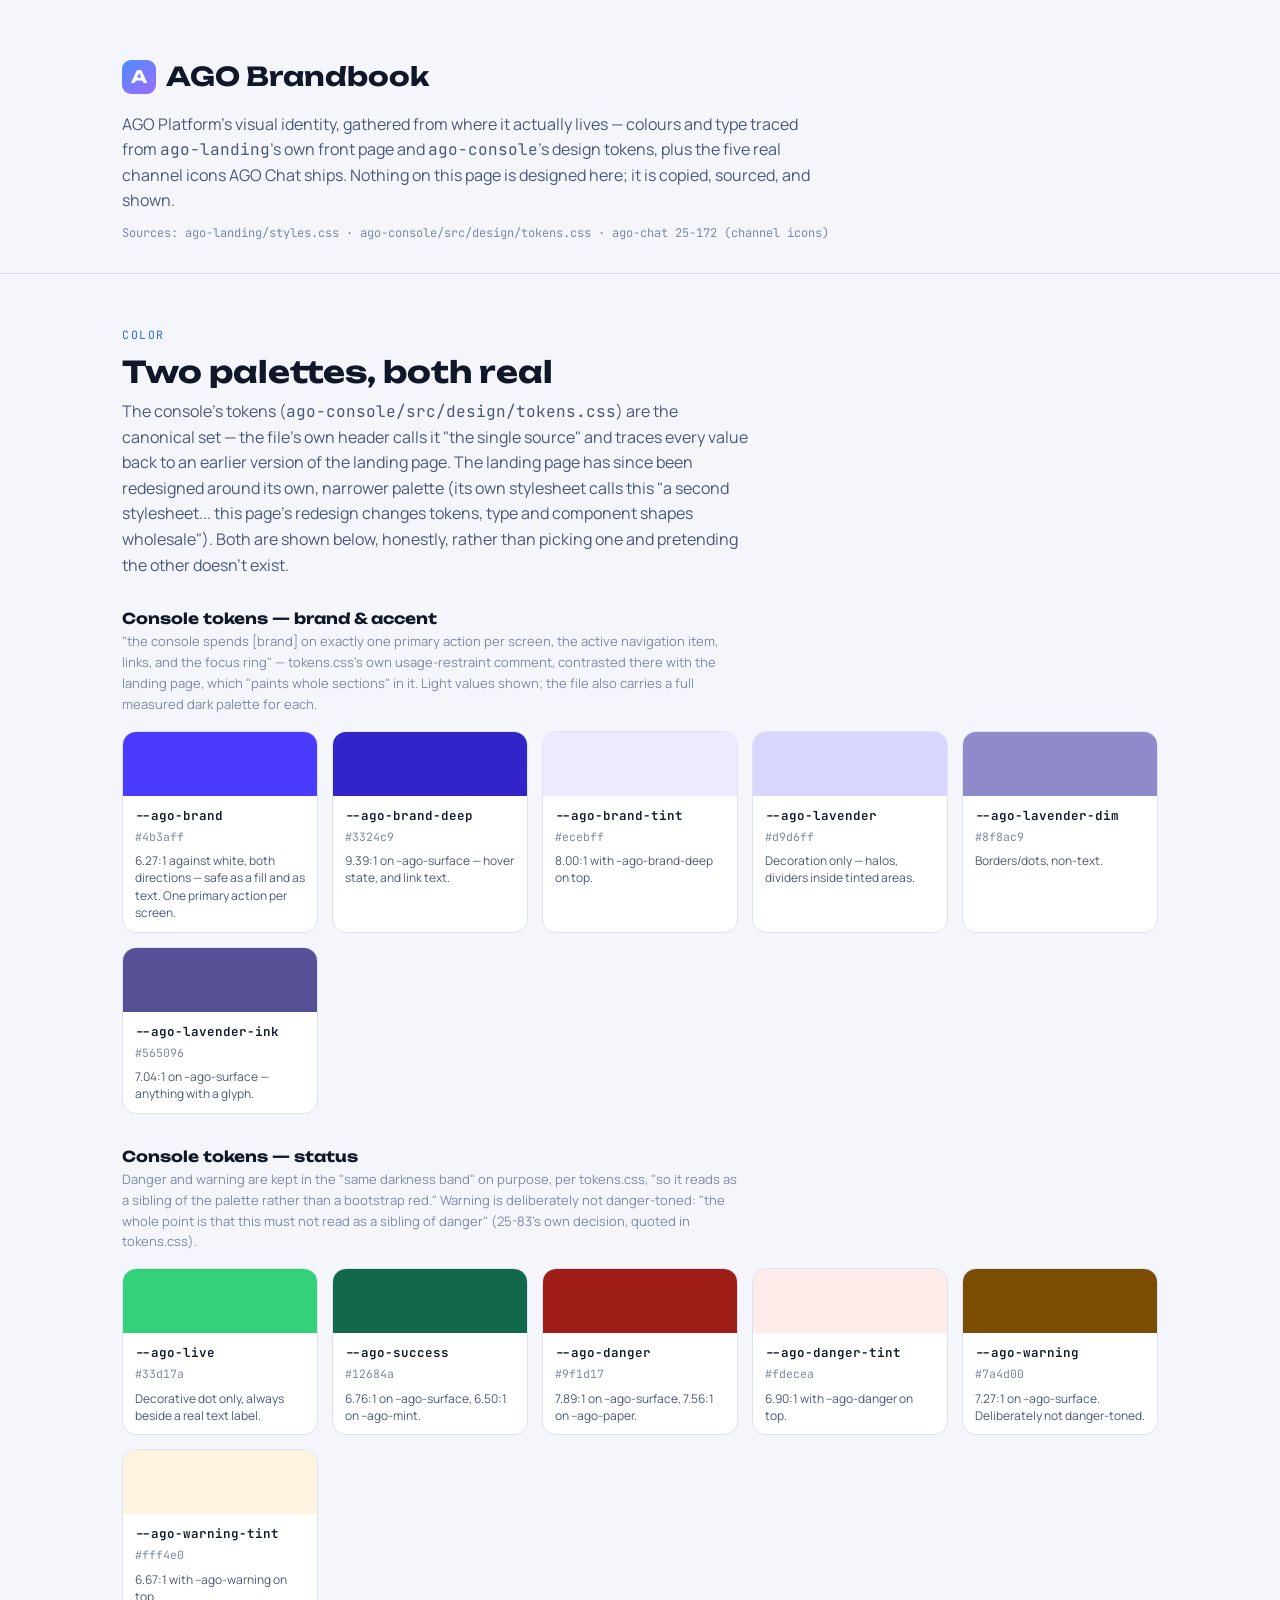
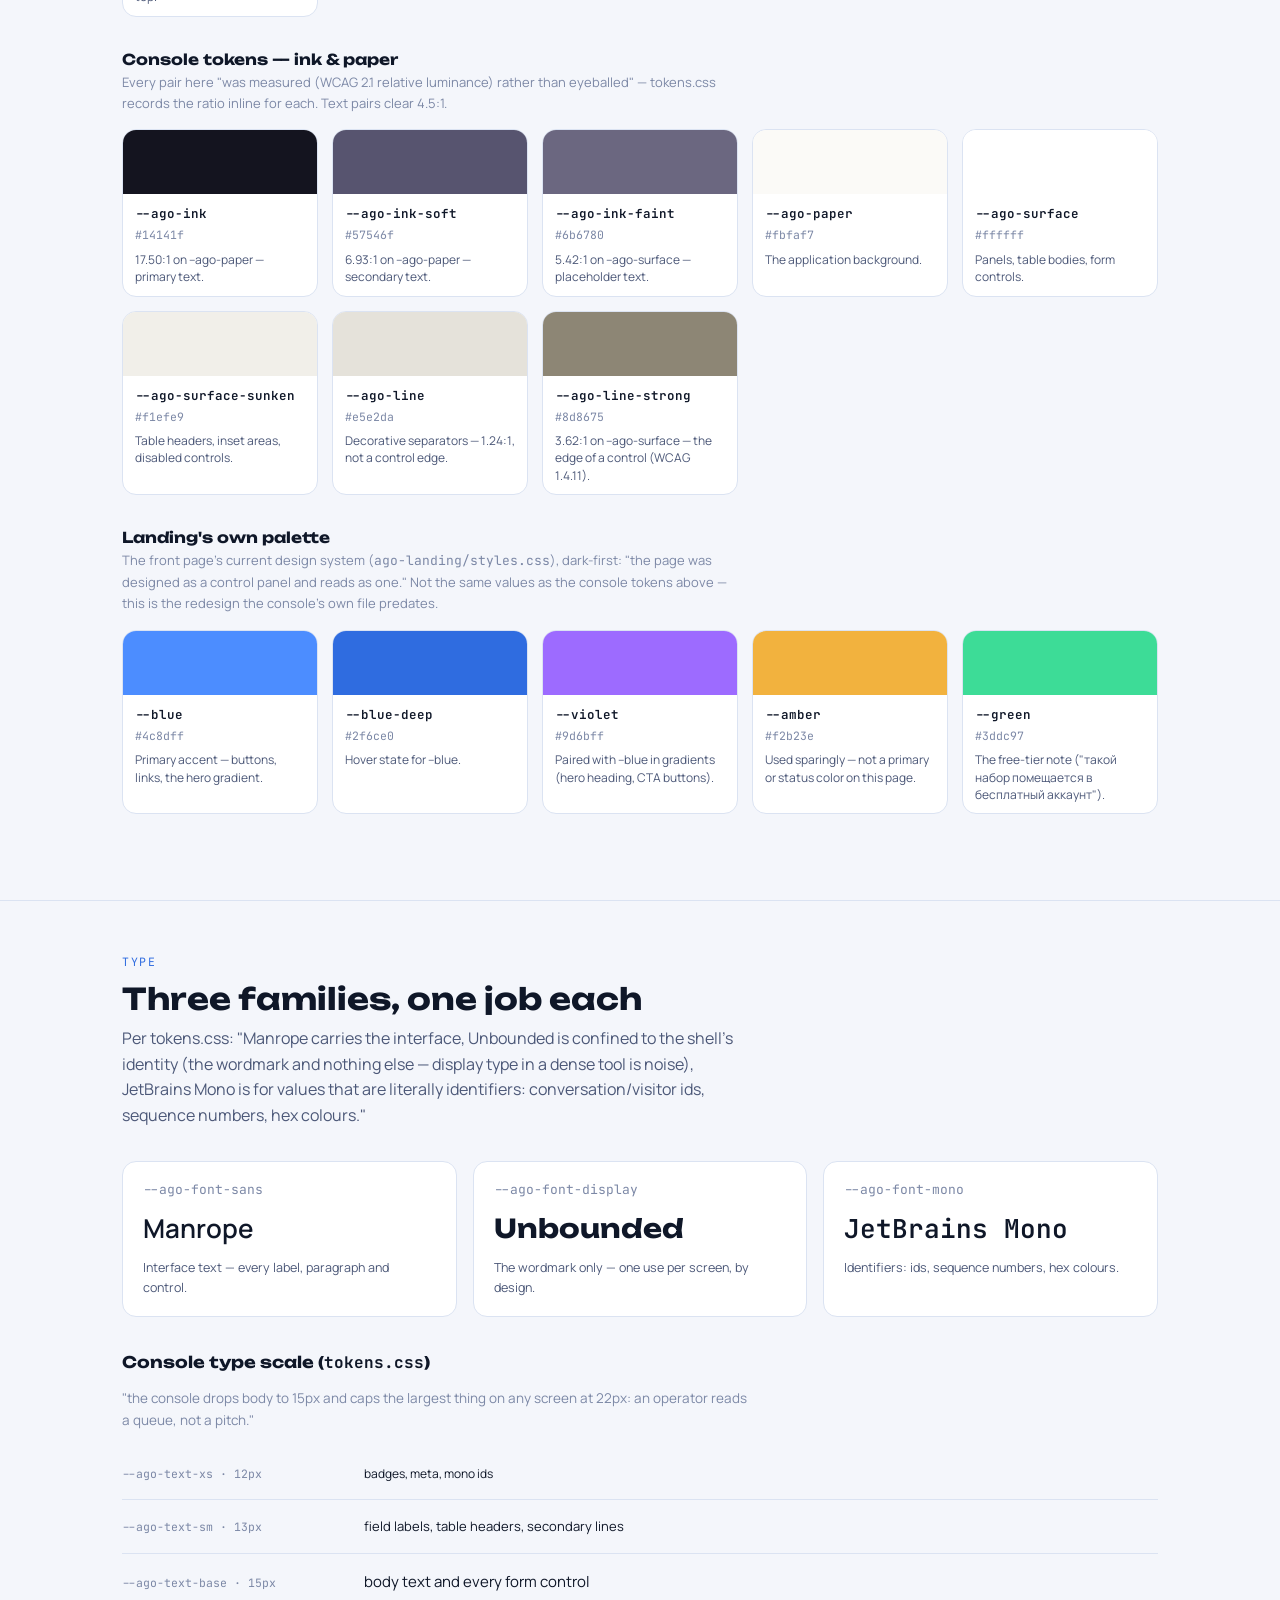
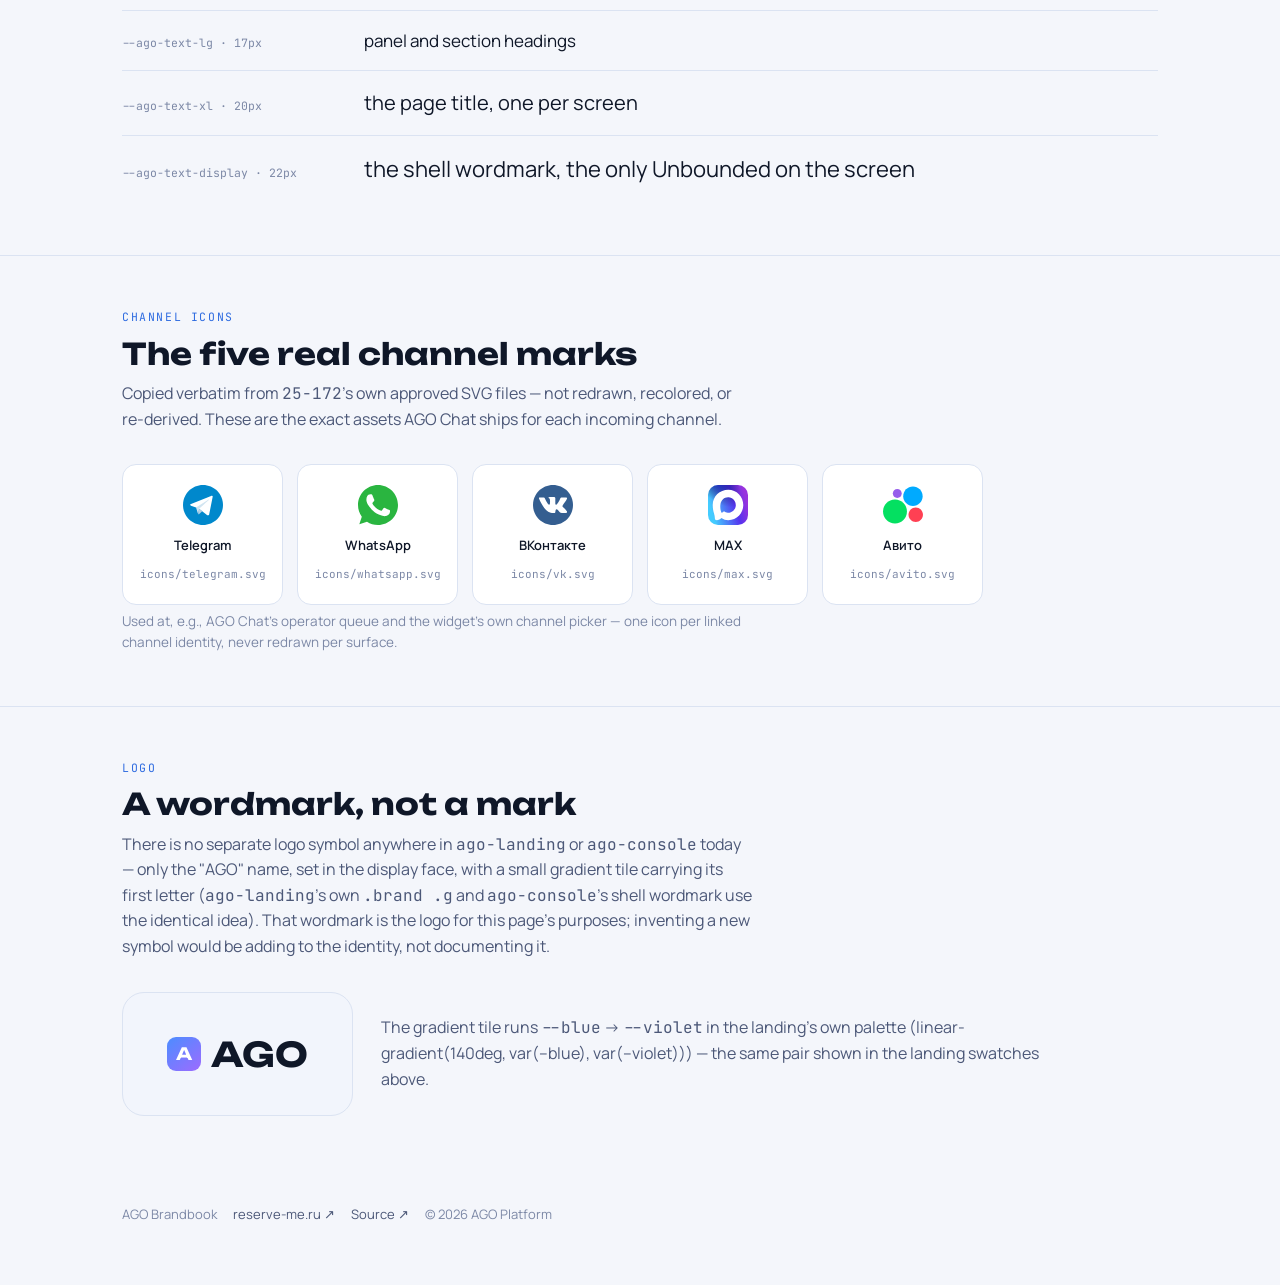
==== index.html @ 981c9b6f "feat(25-180): build the AGO brand identity reference site Static HTML/CSS page (ago-landing's own no" ====
<!doctype html>
<html lang="ru">
<head>
<meta charset="utf-8">
<meta name="viewport" content="width=device-width, initial-scale=1">
<meta name="description" content="AGO Brandbook — цвета, типографика и каналы AGO Platform в одном месте.">
<title>AGO Brandbook</title>
<link rel="preconnect" href="https://fonts.googleapis.com">
<link rel="preconnect" href="https://fonts.gstatic.com" crossorigin>
<link href="https://fonts.googleapis.com/css2?family=Manrope:wght@400;500;600;700;800&family=Unbounded:wght@600;700&family=JetBrains+Mono:wght@400;500;600&display=swap" rel="stylesheet">
<link rel="stylesheet" href="styles.css">
</head>
<body>
<!-- 25-180: a reference page, not a product. Every value on it is copied from a file this
     repository does not own - ago-landing/styles.css and ago-console/src/design/tokens.css for
     color and type, and 25-172's own icons/*.svg for the five channel marks. Nothing here is
     invented; where the two source files disagree (see the color section below), that
     disagreement is shown rather than resolved, because resolving it is not this item's job. -->
<header class="top">
  <div class="wrap">
    <span class="wordmark"><span class="g">A</span>AGO Brandbook</span>
    <p class="lede">AGO Platform's visual identity, gathered from where it actually lives — colours
      and type traced from <code>ago-landing</code>'s own front page and <code>ago-console</code>'s
      design tokens, plus the five real channel icons AGO Chat ships. Nothing on this page is
      designed here; it is copied, sourced, and shown.</p>
    <p class="src">Sources: ago-landing/styles.css · ago-console/src/design/tokens.css · ago-chat 25-172 (channel icons)</p>
  </div>
</header>

<main>
  <!-- COLOR -->
  <section id="color">
    <div class="wrap">
      <div class="head">
        <span class="kicker">Color</span>
        <h2>Two palettes, both real</h2>
        <p class="lede">The console's tokens (<code>ago-console/src/design/tokens.css</code>) are the
          canonical set — the file's own header calls it "the single source" and traces every value
          back to an earlier version of the landing page. The landing page has since been redesigned
          around its own, narrower palette (its own stylesheet calls this "a second stylesheet...
          this page's redesign changes tokens, type and component shapes wholesale"). Both are shown
          below, honestly, rather than picking one and pretending the other doesn't exist.</p>
      </div>

      <div class="swatch-group">
        <h3>Console tokens — brand &amp; accent</h3>
        <p class="group-note">"the console spends [brand] on exactly one primary action per screen,
          the active navigation item, links, and the focus ring" — tokens.css's own usage-restraint
          comment, contrasted there with the landing page, which "paints whole sections" in it. Light
          values shown; the file also carries a full measured dark palette for each.</p>
        <div class="swatches" id="swatches-console-brand"></div>
      </div>

      <div class="swatch-group">
        <h3>Console tokens — status</h3>
        <p class="group-note">Danger and warning are kept in the "same darkness band" on purpose,
          per tokens.css, "so it reads as a sibling of the palette rather than a bootstrap red."
          Warning is deliberately not danger-toned: "the whole point is that this must not read as a
          sibling of danger" (25-83's own decision, quoted in tokens.css).</p>
        <div class="swatches" id="swatches-console-status"></div>
      </div>

      <div class="swatch-group">
        <h3>Console tokens — ink &amp; paper</h3>
        <p class="group-note">Every pair here "was measured (WCAG 2.1 relative luminance) rather than
          eyeballed" — tokens.css records the ratio inline for each. Text pairs clear 4.5:1.</p>
        <div class="swatches" id="swatches-console-neutral"></div>
      </div>

      <div class="swatch-group">
        <h3>Landing's own palette</h3>
        <p class="group-note">The front page's current design system (<code>ago-landing/styles.css</code>),
          dark-first: "the page was designed as a control panel and reads as one." Not the same values
          as the console tokens above — this is the redesign the console's own file predates.</p>
        <div class="swatches" id="swatches-landing"></div>
      </div>
    </div>
  </section>

  <!-- TYPE -->
  <section id="type">
    <div class="wrap">
      <div class="head">
        <span class="kicker">Type</span>
        <h2>Three families, one job each</h2>
        <p class="lede">Per tokens.css: "Manrope carries the interface, Unbounded is confined to the
          shell's identity (the wordmark and nothing else — display type in a dense tool is noise),
          JetBrains Mono is for values that are literally identifiers: conversation/visitor ids,
          sequence numbers, hex colours."</p>
      </div>

      <div class="families">
        <div class="family-card">
          <div class="fam-name">--ago-font-sans</div>
          <div class="fam-sample" style="font-family:'Manrope',sans-serif;font-weight:600;">Manrope</div>
          <div class="fam-role">Interface text — every label, paragraph and control.</div>
        </div>
        <div class="family-card">
          <div class="fam-name">--ago-font-display</div>
          <div class="fam-sample" style="font-family:'Unbounded',sans-serif;font-weight:700;">Unbounded</div>
          <div class="fam-role">The wordmark only — one use per screen, by design.</div>
        </div>
        <div class="family-card">
          <div class="fam-name">--ago-font-mono</div>
          <div class="fam-sample" style="font-family:'JetBrains Mono',monospace;font-weight:600;">JetBrains Mono</div>
          <div class="fam-role">Identifiers: ids, sequence numbers, hex colours.</div>
        </div>
      </div>

      <div class="head" style="margin-bottom:16px;">
        <h3 style="font-size:16px;">Console type scale (<code>tokens.css</code>)</h3>
        <p class="note">"the console drops body to 15px and caps the largest thing on any screen at
          22px: an operator reads a queue, not a pitch."</p>
      </div>
      <div id="type-scale"></div>
    </div>
  </section>

  <!-- ICONS -->
  <section id="icons">
    <div class="wrap">
      <div class="head">
        <span class="kicker">Channel icons</span>
        <h2>The five real channel marks</h2>
        <p class="lede">Copied verbatim from <code>25-172</code>'s own approved SVG files — not
          redrawn, recolored, or re-derived. These are the exact assets AGO Chat ships for each
          incoming channel.</p>
      </div>
      <div class="icon-grid">
        <div class="icon-card"><img src="icons/telegram.svg" alt="Telegram"><span class="icon-name">Telegram</span><span class="icon-file">icons/telegram.svg</span></div>
        <div class="icon-card"><img src="icons/whatsapp.svg" alt="WhatsApp"><span class="icon-name">WhatsApp</span><span class="icon-file">icons/whatsapp.svg</span></div>
        <div class="icon-card"><img src="icons/vk.svg" alt="ВКонтакте"><span class="icon-name">ВКонтакте</span><span class="icon-file">icons/vk.svg</span></div>
        <div class="icon-card"><img src="icons/max.svg" alt="MAX"><span class="icon-name">MAX</span><span class="icon-file">icons/max.svg</span></div>
        <div class="icon-card"><img src="icons/avito.svg" alt="Авито"><span class="icon-name">Авито</span><span class="icon-file">icons/avito.svg</span></div>
      </div>
      <p class="note">Used at, e.g., AGO Chat's operator queue and the widget's own channel picker —
        one icon per linked channel identity, never redrawn per surface.</p>
    </div>
  </section>

  <!-- LOGO -->
  <section id="logo">
    <div class="wrap">
      <div class="head">
        <span class="kicker">Logo</span>
        <h2>A wordmark, not a mark</h2>
        <p class="lede">There is no separate logo symbol anywhere in <code>ago-landing</code> or
          <code>ago-console</code> today — only the "AGO" name, set in the display face, with a small
          gradient tile carrying its first letter (<code>ago-landing</code>'s own <code>.brand .g</code>
          and <code>ago-console</code>'s shell wordmark use the identical idea). That wordmark is the
          logo for this page's purposes; inventing a new symbol would be adding to the identity, not
          documenting it.</p>
      </div>
      <div class="logo-block">
        <div class="logo-demo"><span class="wordmark"><span class="g">A</span>AGO</span></div>
        <p class="lede">The gradient tile runs <code>--blue</code> → <code>--violet</code> in the
          landing's own palette (linear-gradient(140deg, var(--blue), var(--violet))) — the same pair
          shown in the landing swatches above.</p>
      </div>
    </div>
  </section>
</main>

<footer>
  <div class="wrap foot-row">
    <span>AGO Brandbook</span>
    <a href="https://reserve-me.ru" target="_blank" rel="noopener">reserve-me.ru ↗</a>
    <a href="https://github.com/golyakoff/ago-brandbook" target="_blank" rel="noopener">Source ↗</a>
    <span>© 2026 AGO Platform</span>
  </div>
</footer>

<script src="tokens.js"></script>
</body>
</html>
---- styles.css ----
/* AGO Brandbook - its own small design system, deliberately not shared with ago-landing's
 * styles.css or ago-console's tokens.css: this page's whole job is to *display* those two files'
 * values as data (swatches, a type scale, the five icons), not to build a UI out of them. Sharing a
 * stylesheet would blur which colors are "the brand" and which are just this page's own chrome.
 *
 * No build step, no framework - the same shape ago-landing's own styles.css states the reasoning
 * for: there is nothing here that needs one.
 */
:root{
  --bg:#0c101c;
  --panel:#151c30;
  --panel-2:#1b2440;
  --line:#25304d;
  --ink:#eef2fb;
  --ink-soft:#9aa7c4;
  --ink-faint:#6b7797;
  --page-accent:#4c8dff;
  --r:14px;
  --r-lg:22px;
}
@media (prefers-color-scheme: light){
  :root{
    --bg:#f4f6fb;
    --panel:#ffffff;
    --panel-2:#f2f5fc;
    --line:#dbe3f2;
    --ink:#0f1728;
    --ink-soft:#4c5878;
    --ink-faint:#7c88a6;
    --page-accent:#2f6ce0;
  }
}

*{box-sizing:border-box;}
body{
  margin:0;background:var(--bg);color:var(--ink);
  font-family:'Manrope',system-ui,-apple-system,'Segoe UI',Roboto,sans-serif;
  font-size:15.5px;line-height:1.6;-webkit-font-smoothing:antialiased;
}
h1,h2,h3{font-family:'Unbounded','Manrope',sans-serif;margin:0;line-height:1.15;font-weight:700;}
p{margin:0;}
a{color:inherit;}
code{font-family:'JetBrains Mono',ui-monospace,'Consolas',monospace;}

.wrap{max-width:1080px;margin:0 auto;padding:0 22px;}
.kicker{font-family:'JetBrains Mono',monospace;font-size:11.5px;letter-spacing:.14em;text-transform:uppercase;color:var(--page-accent);}
.lede{color:var(--ink-soft);font-size:16px;max-width:70ch;}

header.top{padding:56px 0 30px;border-bottom:1px solid var(--line);}
.wordmark{display:inline-flex;align-items:center;gap:10px;font-family:'Unbounded',sans-serif;font-weight:700;font-size:26px;}
.wordmark .g{width:34px;height:34px;border-radius:9px;background:linear-gradient(140deg,#4c8dff,#9d6bff);display:grid;place-items:center;color:#fff;font-size:17px;}
header.top .lede{margin-top:14px;}
header.top .src{margin-top:10px;font-family:'JetBrains Mono',monospace;font-size:12px;color:var(--ink-faint);}

section{padding:52px 0;border-bottom:1px solid var(--line);}
section:last-of-type{border-bottom:none;}
.head{max-width:70ch;display:flex;flex-direction:column;gap:10px;margin-bottom:32px;}
.head h2{font-size:clamp(22px,3vw,30px);}
.note{font-size:13.5px;color:var(--ink-faint);max-width:80ch;margin-top:6px;}
.note code{color:var(--ink-soft);}

/* color swatches */
.swatch-group{margin-bottom:34px;}
.swatch-group h3{font-size:15px;font-weight:700;margin-bottom:4px;}
.swatch-group .group-note{font-size:13px;color:var(--ink-faint);max-width:78ch;margin-bottom:16px;}
.swatches{display:grid;grid-template-columns:repeat(auto-fill,minmax(190px,1fr));gap:14px;}
.swatch{border:1px solid var(--line);border-radius:var(--r);overflow:hidden;background:var(--panel);}
.swatch .fill{height:64px;}
.swatch .meta{padding:10px 12px;}
.swatch .name{font-family:'JetBrains Mono',monospace;font-size:12.5px;font-weight:600;}
.swatch .hex{font-family:'JetBrains Mono',monospace;font-size:11.5px;color:var(--ink-faint);margin-top:2px;}
.swatch .usage{font-size:12px;color:var(--ink-soft);margin-top:6px;line-height:1.45;}

/* type */
.type-row{display:flex;align-items:baseline;gap:22px;padding:16px 0;border-bottom:1px solid var(--line);flex-wrap:wrap;}
.type-row:last-child{border-bottom:none;}
.type-row .tok{font-family:'JetBrains Mono',monospace;font-size:11.5px;color:var(--ink-faint);width:220px;flex:0 0 auto;}
.type-row .sample{flex:1 1 320px;}
.families{display:grid;grid-template-columns:repeat(auto-fit,minmax(230px,1fr));gap:16px;margin-bottom:36px;}
.family-card{border:1px solid var(--line);border-radius:var(--r);padding:18px 20px;background:var(--panel);}
.family-card .fam-name{font-size:13px;color:var(--ink-faint);font-family:'JetBrains Mono',monospace;margin-bottom:8px;}
.family-card .fam-sample{font-size:26px;margin-bottom:8px;}
.family-card .fam-role{font-size:12.5px;color:var(--ink-soft);}

/* icons */
.icon-grid{display:grid;grid-template-columns:repeat(auto-fill,minmax(150px,1fr));gap:14px;}
.icon-card{border:1px solid var(--line);border-radius:var(--r);padding:20px 14px;background:var(--panel);display:flex;flex-direction:column;align-items:center;gap:10px;text-align:center;}
.icon-card img{width:40px;height:40px;}
.icon-card .icon-name{font-size:13px;font-weight:600;}
.icon-card .icon-file{font-family:'JetBrains Mono',monospace;font-size:11px;color:var(--ink-faint);}

/* logo */
.logo-block{display:flex;align-items:center;gap:28px;flex-wrap:wrap;}
.logo-demo{border:1px solid var(--line);border-radius:var(--r-lg);padding:34px 44px;background:var(--panel-2);display:flex;align-items:center;justify-content:center;}
.logo-demo .wordmark{font-size:34px;}
.logo-block .lede{flex:1 1 320px;}

footer{padding:36px 0 60px;}
.foot-row{display:flex;gap:16px;flex-wrap:wrap;align-items:center;font-size:13px;color:var(--ink-faint);}
.foot-row a{color:var(--ink-soft);text-decoration:none;}
.foot-row a:hover{color:var(--page-accent);}
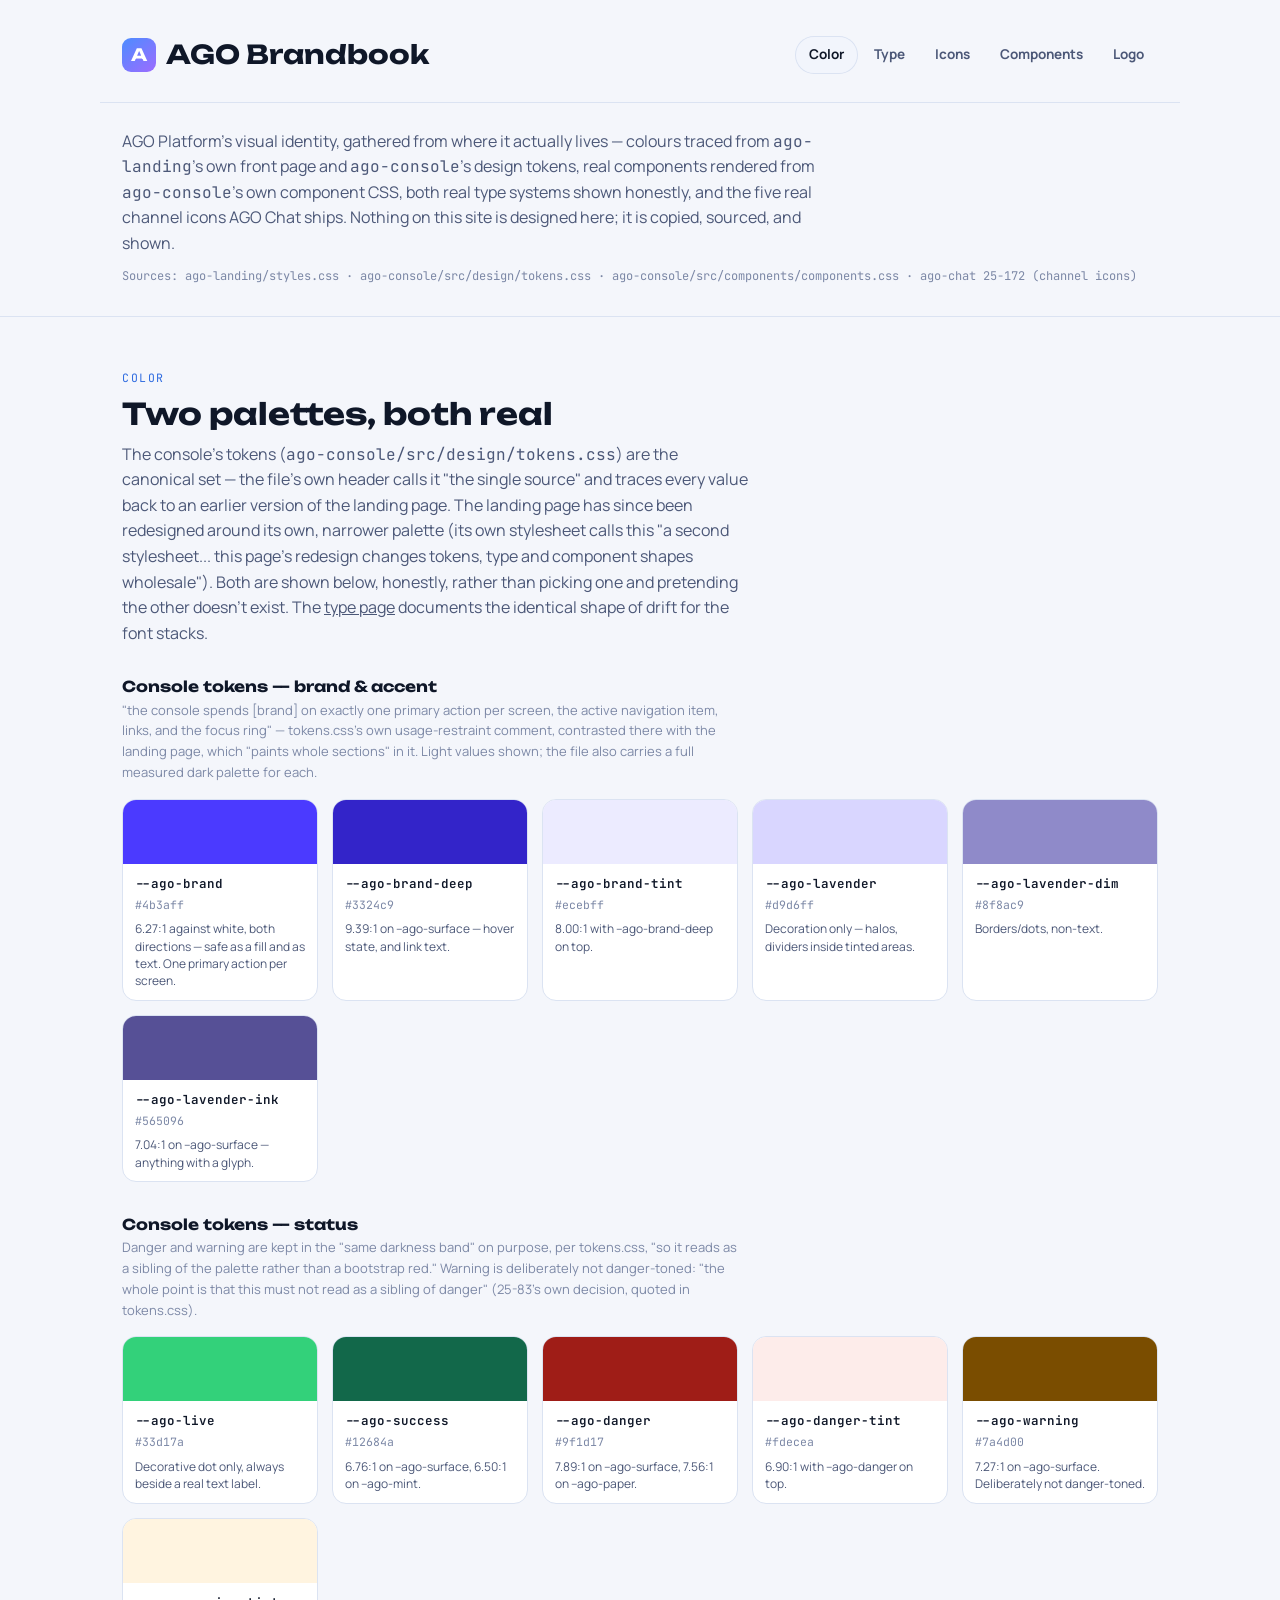
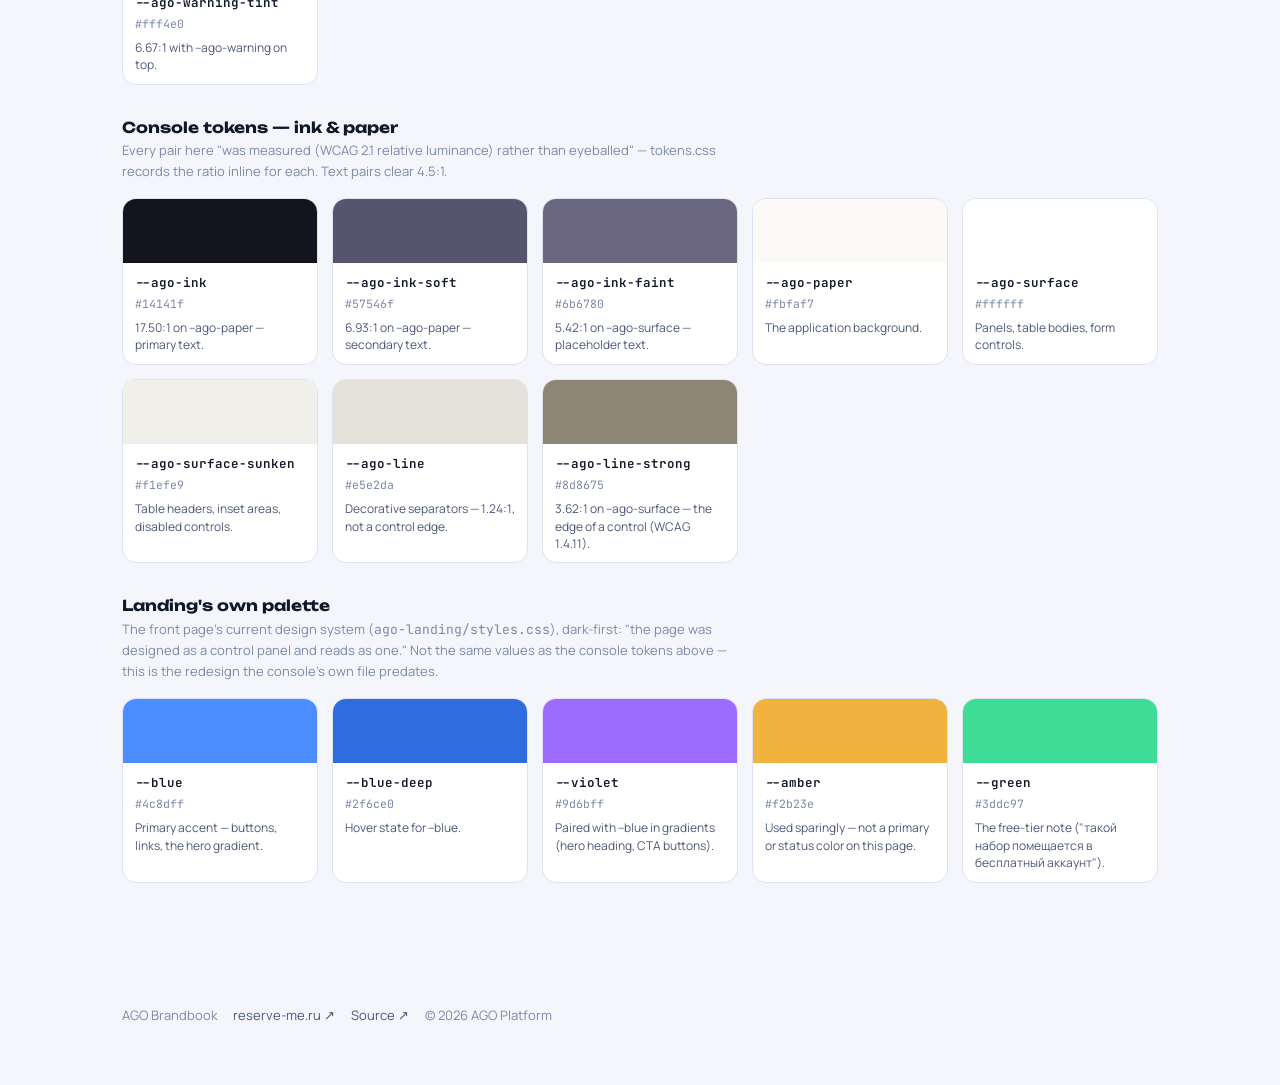
==== commit 605c37d6: "feat(25-183): split into real pages, add typography and components The brandbook was one scrolling p" ====
--- a/index.html
+++ b/index.html
@@ -3,7 +3,7 @@
 <head>
 <meta charset="utf-8">
 <meta name="viewport" content="width=device-width, initial-scale=1">
-<meta name="description" content="AGO Brandbook — цвета, типографика и каналы AGO Platform в одном месте.">
+<meta name="description" content="AGO Brandbook — цвета, типографика и компоненты AGO Platform в одном месте.">
 <title>AGO Brandbook</title>
 <link rel="preconnect" href="https://fonts.googleapis.com">
 <link rel="preconnect" href="https://fonts.gstatic.com" crossorigin>
@@ -11,19 +11,32 @@
 <link rel="stylesheet" href="styles.css">
 </head>
 <body>
-<!-- 25-180: a reference page, not a product. Every value on it is copied from a file this
-     repository does not own - ago-landing/styles.css and ago-console/src/design/tokens.css for
-     color and type, and 25-172's own icons/*.svg for the five channel marks. Nothing here is
-     invented; where the two source files disagree (see the color section below), that
-     disagreement is shown rather than resolved, because resolving it is not this item's job. -->
+<!-- 25-180 built this as a reference page, not a product; 25-183 splits it into real pages
+     (color/type/icons/components/logo) with shared navigation, and adds the two pages this site
+     was missing - a components page and a typography page that shows both real font systems
+     rather than the one console traced from a landing page that has since moved on. Every value on
+     every page is copied from a file this repository does not own; where two source files
+     disagree, that disagreement is shown rather than resolved, because resolving it is not this
+     item's job either. -->
 <header class="top">
+  <div class="wrap topbar">
+    <a class="wordmark" href="index.html"><span class="g">A</span>AGO Brandbook</a>
+    <nav class="pagenav" aria-label="Brandbook sections">
+      <a href="index.html" aria-current="page">Color</a>
+      <a href="typography.html">Type</a>
+      <a href="icons.html">Icons</a>
+      <a href="components.html">Components</a>
+      <a href="logo.html">Logo</a>
+    </nav>
+  </div>
   <div class="wrap">
-    <span class="wordmark"><span class="g">A</span>AGO Brandbook</span>
     <p class="lede">AGO Platform's visual identity, gathered from where it actually lives — colours
-      and type traced from <code>ago-landing</code>'s own front page and <code>ago-console</code>'s
-      design tokens, plus the five real channel icons AGO Chat ships. Nothing on this page is
-      designed here; it is copied, sourced, and shown.</p>
-    <p class="src">Sources: ago-landing/styles.css · ago-console/src/design/tokens.css · ago-chat 25-172 (channel icons)</p>
+      traced from <code>ago-landing</code>'s own front page and <code>ago-console</code>'s design
+      tokens, real components rendered from <code>ago-console</code>'s own component CSS, both real
+      type systems shown honestly, and the five real channel icons AGO Chat ships. Nothing on this
+      site is designed here; it is copied, sourced, and shown.</p>
+    <p class="src">Sources: ago-landing/styles.css · ago-console/src/design/tokens.css ·
+      ago-console/src/components/components.css · ago-chat 25-172 (channel icons)</p>
   </div>
 </header>
 
@@ -39,7 +52,9 @@
           back to an earlier version of the landing page. The landing page has since been redesigned
           around its own, narrower palette (its own stylesheet calls this "a second stylesheet...
           this page's redesign changes tokens, type and component shapes wholesale"). Both are shown
-          below, honestly, rather than picking one and pretending the other doesn't exist.</p>
+          below, honestly, rather than picking one and pretending the other doesn't exist. The
+          <a href="typography.html">type page</a> documents the identical shape of drift for the
+          font stacks.</p>
       </div>
 
       <div class="swatch-group">
@@ -76,89 +91,6 @@
       </div>
     </div>
   </section>
-
-  <!-- TYPE -->
-  <section id="type">
-    <div class="wrap">
-      <div class="head">
-        <span class="kicker">Type</span>
-        <h2>Three families, one job each</h2>
-        <p class="lede">Per tokens.css: "Manrope carries the interface, Unbounded is confined to the
-          shell's identity (the wordmark and nothing else — display type in a dense tool is noise),
-          JetBrains Mono is for values that are literally identifiers: conversation/visitor ids,
-          sequence numbers, hex colours."</p>
-      </div>
-
-      <div class="families">
-        <div class="family-card">
-          <div class="fam-name">--ago-font-sans</div>
-          <div class="fam-sample" style="font-family:'Manrope',sans-serif;font-weight:600;">Manrope</div>
-          <div class="fam-role">Interface text — every label, paragraph and control.</div>
-        </div>
-        <div class="family-card">
-          <div class="fam-name">--ago-font-display</div>
-          <div class="fam-sample" style="font-family:'Unbounded',sans-serif;font-weight:700;">Unbounded</div>
-          <div class="fam-role">The wordmark only — one use per screen, by design.</div>
-        </div>
-        <div class="family-card">
-          <div class="fam-name">--ago-font-mono</div>
-          <div class="fam-sample" style="font-family:'JetBrains Mono',monospace;font-weight:600;">JetBrains Mono</div>
-          <div class="fam-role">Identifiers: ids, sequence numbers, hex colours.</div>
-        </div>
-      </div>
-
-      <div class="head" style="margin-bottom:16px;">
-        <h3 style="font-size:16px;">Console type scale (<code>tokens.css</code>)</h3>
-        <p class="note">"the console drops body to 15px and caps the largest thing on any screen at
-          22px: an operator reads a queue, not a pitch."</p>
-      </div>
-      <div id="type-scale"></div>
-    </div>
-  </section>
-
-  <!-- ICONS -->
-  <section id="icons">
-    <div class="wrap">
-      <div class="head">
-        <span class="kicker">Channel icons</span>
-        <h2>The five real channel marks</h2>
-        <p class="lede">Copied verbatim from <code>25-172</code>'s own approved SVG files — not
-          redrawn, recolored, or re-derived. These are the exact assets AGO Chat ships for each
-          incoming channel.</p>
-      </div>
-      <div class="icon-grid">
-        <div class="icon-card"><img src="icons/telegram.svg" alt="Telegram"><span class="icon-name">Telegram</span><span class="icon-file">icons/telegram.svg</span></div>
-        <div class="icon-card"><img src="icons/whatsapp.svg" alt="WhatsApp"><span class="icon-name">WhatsApp</span><span class="icon-file">icons/whatsapp.svg</span></div>
-        <div class="icon-card"><img src="icons/vk.svg" alt="ВКонтакте"><span class="icon-name">ВКонтакте</span><span class="icon-file">icons/vk.svg</span></div>
-        <div class="icon-card"><img src="icons/max.svg" alt="MAX"><span class="icon-name">MAX</span><span class="icon-file">icons/max.svg</span></div>
-        <div class="icon-card"><img src="icons/avito.svg" alt="Авито"><span class="icon-name">Авито</span><span class="icon-file">icons/avito.svg</span></div>
-      </div>
-      <p class="note">Used at, e.g., AGO Chat's operator queue and the widget's own channel picker —
-        one icon per linked channel identity, never redrawn per surface.</p>
-    </div>
-  </section>
-
-  <!-- LOGO -->
-  <section id="logo">
-    <div class="wrap">
-      <div class="head">
-        <span class="kicker">Logo</span>
-        <h2>A wordmark, not a mark</h2>
-        <p class="lede">There is no separate logo symbol anywhere in <code>ago-landing</code> or
-          <code>ago-console</code> today — only the "AGO" name, set in the display face, with a small
-          gradient tile carrying its first letter (<code>ago-landing</code>'s own <code>.brand .g</code>
-          and <code>ago-console</code>'s shell wordmark use the identical idea). That wordmark is the
-          logo for this page's purposes; inventing a new symbol would be adding to the identity, not
-          documenting it.</p>
-      </div>
-      <div class="logo-block">
-        <div class="logo-demo"><span class="wordmark"><span class="g">A</span>AGO</span></div>
-        <p class="lede">The gradient tile runs <code>--blue</code> → <code>--violet</code> in the
-          landing's own palette (linear-gradient(140deg, var(--blue), var(--violet))) — the same pair
-          shown in the landing swatches above.</p>
-      </div>
-    </div>
-  </section>
 </main>
 
 <footer>
--- a/styles.css
+++ b/styles.css
@@ -46,11 +46,20 @@
 .kicker{font-family:'JetBrains Mono',monospace;font-size:11.5px;letter-spacing:.14em;text-transform:uppercase;color:var(--page-accent);}
 .lede{color:var(--ink-soft);font-size:16px;max-width:70ch;}
 
-header.top{padding:56px 0 30px;border-bottom:1px solid var(--line);}
-.wordmark{display:inline-flex;align-items:center;gap:10px;font-family:'Unbounded',sans-serif;font-weight:700;font-size:26px;}
+header.top{padding:34px 0 30px;border-bottom:1px solid var(--line);}
+.wordmark{display:inline-flex;align-items:center;gap:10px;font-family:'Unbounded',sans-serif;font-weight:700;font-size:26px;text-decoration:none;color:inherit;}
 .wordmark .g{width:34px;height:34px;border-radius:9px;background:linear-gradient(140deg,#4c8dff,#9d6bff);display:grid;place-items:center;color:#fff;font-size:17px;}
 header.top .lede{margin-top:14px;}
 header.top .src{margin-top:10px;font-family:'JetBrains Mono',monospace;font-size:12px;color:var(--ink-faint);}
+
+/* Page nav - 25-183. Five real .html files now, not one scroll; this is the one bit of markup
+   copy-pasted by hand into every page's own <header> to keep it consistent, the shape a static site
+   with no templating has to accept (see the item's own "no build step" note). */
+.topbar{display:flex;align-items:center;justify-content:space-between;gap:20px;flex-wrap:wrap;padding-bottom:26px;margin-bottom:26px;border-bottom:1px solid var(--line);}
+.pagenav{display:flex;gap:2px;flex-wrap:wrap;font-family:'Manrope',sans-serif;}
+.pagenav a{padding:8px 14px;border-radius:999px;font-size:13.5px;font-weight:700;color:var(--ink-soft);text-decoration:none;transition:.15s;}
+.pagenav a:hover{color:var(--ink);background:var(--panel-2);}
+.pagenav a[aria-current="page"]{color:var(--ink);background:var(--panel-2);box-shadow:inset 0 0 0 1px var(--line);}
 
 section{padding:52px 0;border-bottom:1px solid var(--line);}
 section:last-of-type{border-bottom:none;}
@@ -95,6 +104,44 @@
 .logo-demo .wordmark{font-size:34px;}
 .logo-block .lede{flex:1 1 320px;}
 
+/* Typography page - two systems, side by side, 25-183 */
+.type-systems{display:grid;grid-template-columns:1fr 1fr;gap:28px;margin-bottom:40px;}
+@media (max-width:760px){.type-systems{grid-template-columns:1fr;}}
+.system-block{border:1px solid var(--line);border-radius:var(--r-lg);padding:24px 26px;background:var(--panel);}
+.system-block .system-kicker{font-family:'JetBrains Mono',monospace;font-size:11px;letter-spacing:.12em;text-transform:uppercase;color:var(--ink-faint);}
+.system-block h3{font-size:18px;margin-top:6px;margin-bottom:4px;}
+.system-block .system-src{font-family:'JetBrains Mono',monospace;font-size:11.5px;color:var(--ink-faint);margin-bottom:18px;}
+.system-block .families{margin-bottom:0;}
+
+.type-scale-cols{display:grid;grid-template-columns:1fr 1fr;gap:28px;margin:28px 0 40px;}
+@media (max-width:760px){.type-scale-cols{grid-template-columns:1fr;}}
+.type-scale-cols h4{font-size:14px;margin-bottom:10px;color:var(--ink-soft);}
+
+.info-table{width:100%;border-collapse:collapse;margin-top:8px;}
+.info-table th,.info-table td{text-align:left;padding:11px 14px;border-bottom:1px solid var(--line);font-size:13.5px;}
+.info-table thead th{font-family:'JetBrains Mono',monospace;font-size:11px;letter-spacing:.08em;text-transform:uppercase;color:var(--ink-faint);font-weight:600;}
+.info-table td.fam{font-weight:700;}
+.info-table td.lic{font-family:'JetBrains Mono',monospace;font-size:12.5px;}
+.info-table tbody tr:last-child td{border-bottom:none;}
+.callout{border:1px solid var(--line);border-left:3px solid var(--page-accent);border-radius:0 var(--r) var(--r) 0;background:var(--panel);padding:16px 18px;font-size:13.5px;color:var(--ink-soft);margin:22px 0;max-width:80ch;}
+.callout code{color:var(--ink-soft);}
+
+/* Components page scaffolding - the brandbook's own chrome around each demo, never the component
+   styling itself (that lives in components.css, matching ago-console's real classes/tokens). */
+.demo-block{margin-bottom:52px;}
+.demo-block h3{font-size:17px;margin-bottom:4px;}
+.demo-block .demo-note{font-size:13px;color:var(--ink-faint);max-width:78ch;margin-bottom:18px;}
+.demo-stage{border:1px solid var(--line);border-radius:var(--r-lg);background:var(--panel-2);padding:26px;}
+.demo-row{display:flex;flex-wrap:wrap;align-items:center;gap:12px;margin-bottom:14px;}
+.demo-row:last-child{margin-bottom:0;}
+.demo-row-label{font-family:'JetBrains Mono',monospace;font-size:11px;letter-spacing:.06em;text-transform:uppercase;color:var(--ink-faint);width:100%;margin-bottom:2px;}
+.demo-col{display:flex;flex-direction:column;gap:14px;}
+.demo-item{display:flex;flex-direction:column;align-items:flex-start;gap:8px;}
+.demo-cap{font-family:'JetBrains Mono',monospace;font-size:10.5px;letter-spacing:.05em;text-transform:uppercase;color:var(--ink-faint);}
+.jump-nav{display:flex;flex-wrap:wrap;gap:8px 16px;margin:18px 0 0;padding:0;list-style:none;font-family:'JetBrains Mono',monospace;font-size:11.5px;}
+.jump-nav a{color:var(--ink-faint);text-decoration:none;}
+.jump-nav a:hover{color:var(--page-accent);}
+
 footer{padding:36px 0 60px;}
 .foot-row{display:flex;gap:16px;flex-wrap:wrap;align-items:center;font-size:13px;color:var(--ink-faint);}
 .foot-row a{color:var(--ink-soft);text-decoration:none;}
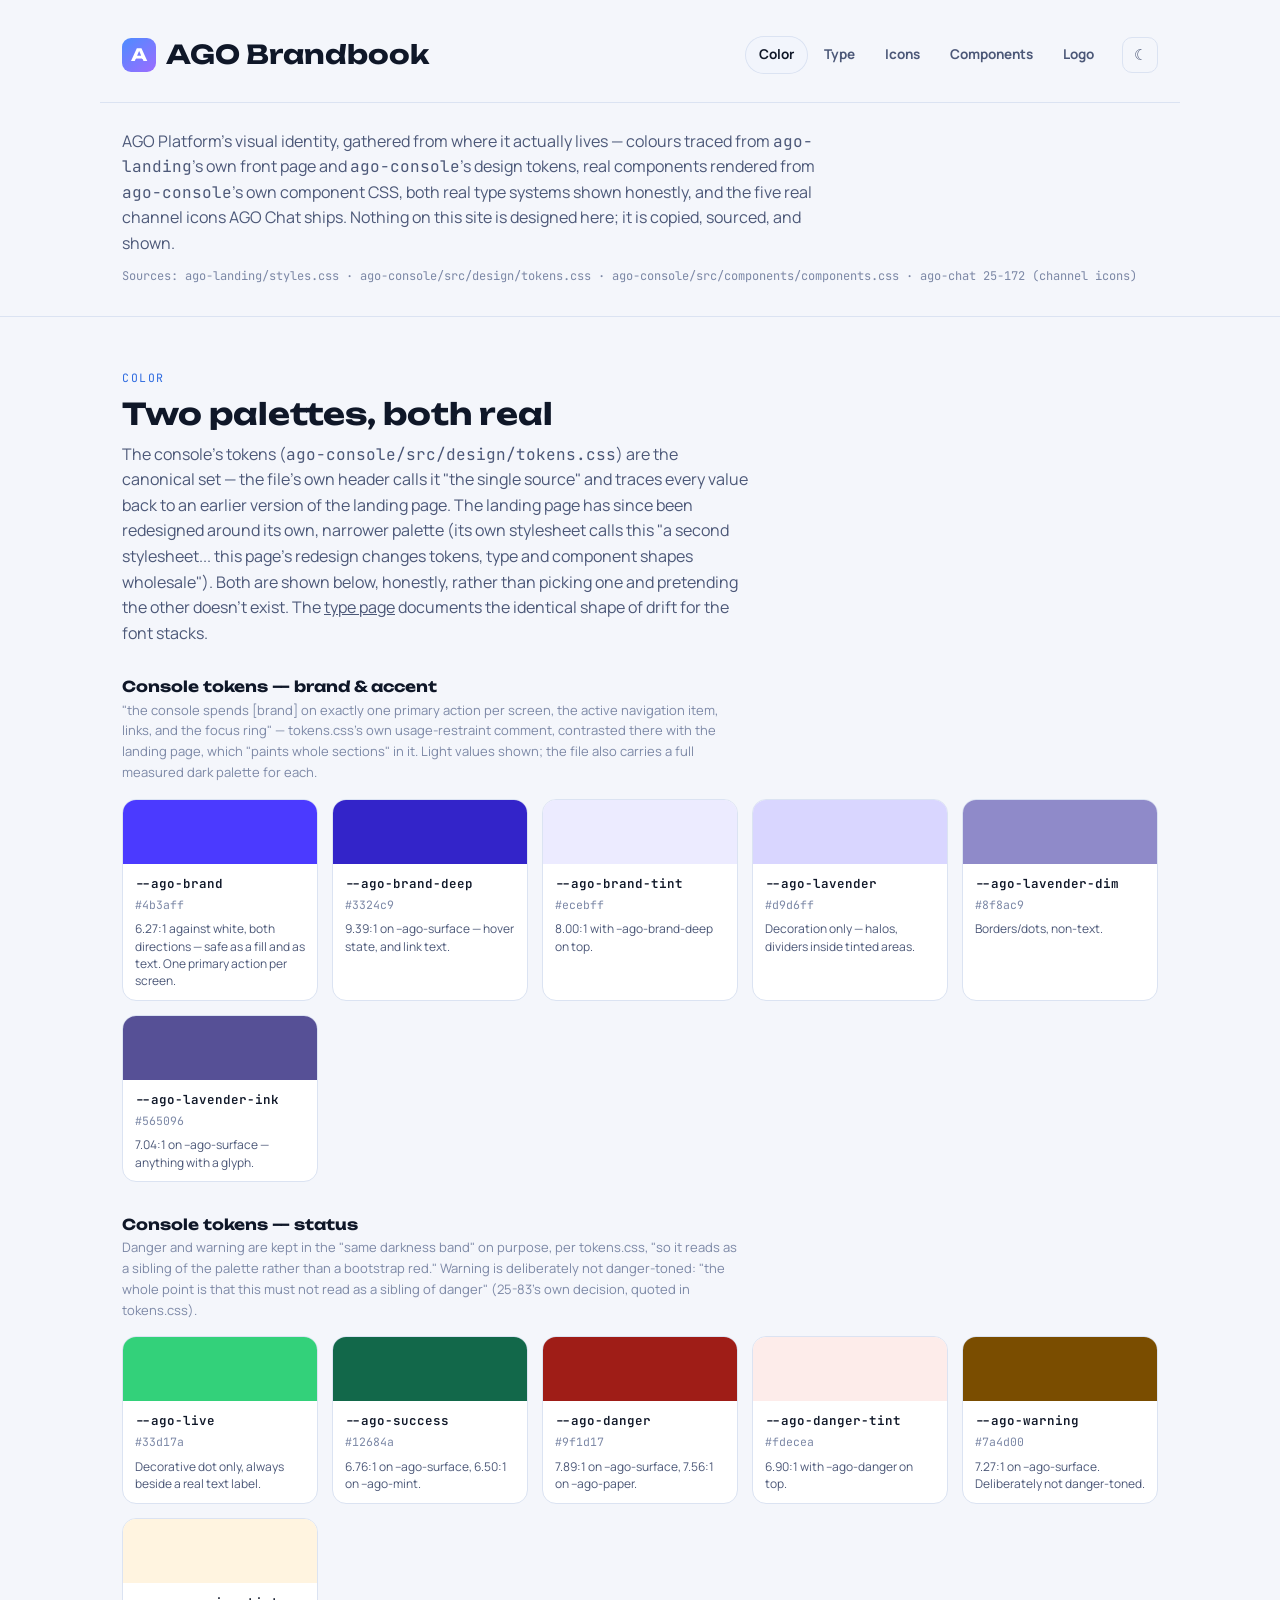
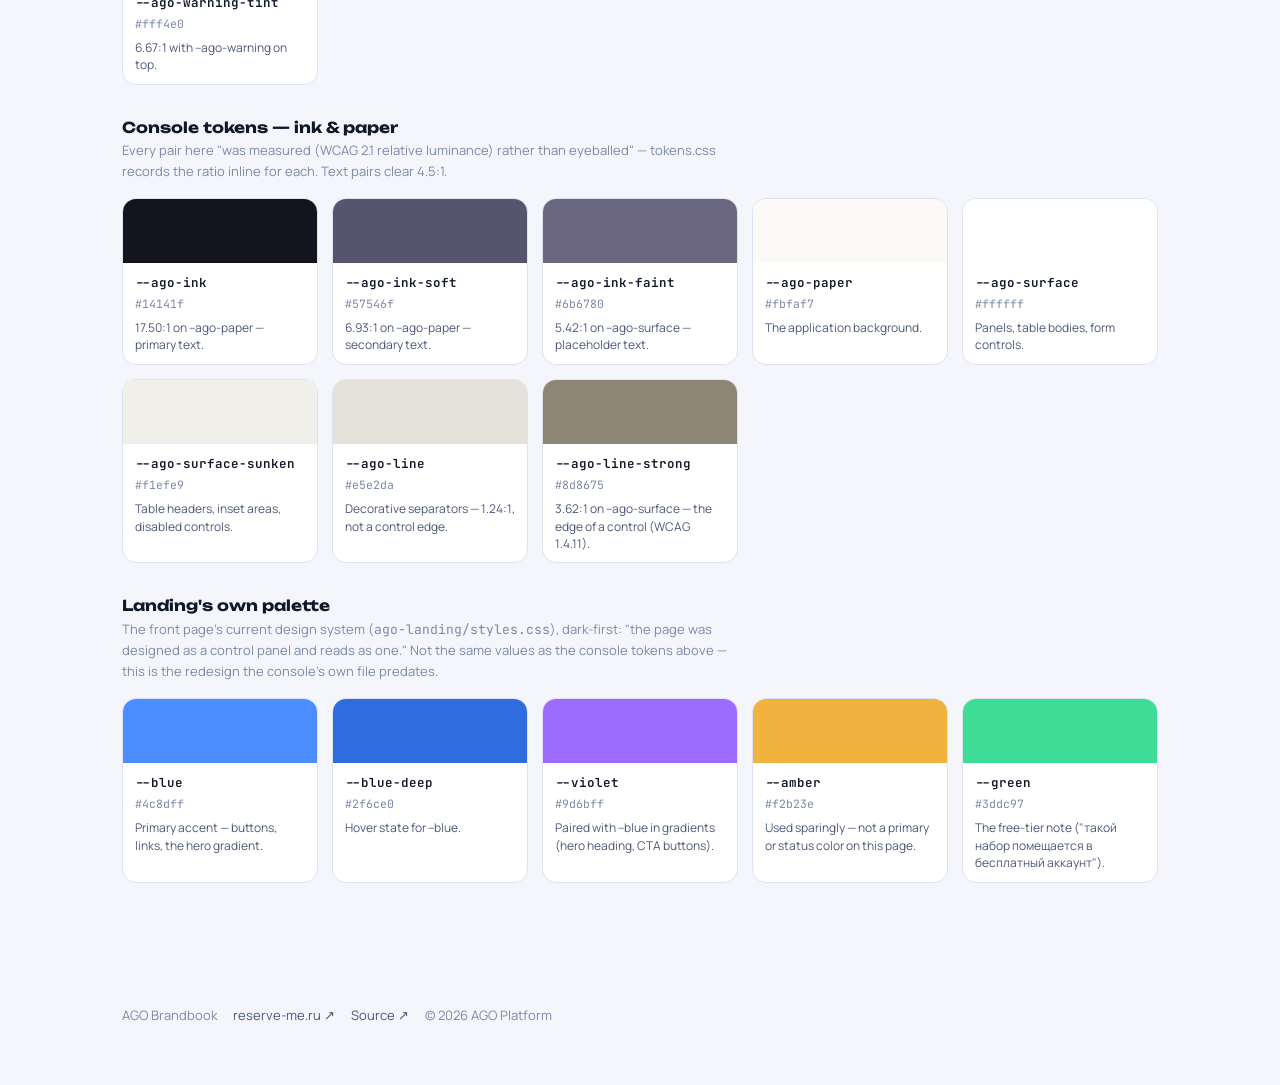
==== commit 5053b356: "feat(25-184): real theme toggle, and a dark console-demo instead of a stale claim The brandbook only" ====
--- a/index.html
+++ b/index.html
@@ -21,13 +21,18 @@
 <header class="top">
   <div class="wrap topbar">
     <a class="wordmark" href="index.html"><span class="g">A</span>AGO Brandbook</a>
-    <nav class="pagenav" aria-label="Brandbook sections">
-      <a href="index.html" aria-current="page">Color</a>
-      <a href="typography.html">Type</a>
-      <a href="icons.html">Icons</a>
-      <a href="components.html">Components</a>
-      <a href="logo.html">Logo</a>
-    </nav>
+    <div class="topbar-end">
+      <nav class="pagenav" aria-label="Brandbook sections">
+        <a href="index.html" aria-current="page">Color</a>
+        <a href="typography.html">Type</a>
+        <a href="icons.html">Icons</a>
+        <a href="components.html">Components</a>
+        <a href="logo.html">Logo</a>
+      </nav>
+      <button class="theme-toggle" type="button" id="themeToggle" aria-label="Toggle theme" title="Toggle theme">
+        <span id="themeIcon" aria-hidden="true">☾</span>
+      </button>
+    </div>
   </div>
   <div class="wrap">
     <p class="lede">AGO Platform's visual identity, gathered from where it actually lives — colours
@@ -102,6 +107,7 @@
   </div>
 </footer>
 
+<script src="theme.js"></script>
 <script src="tokens.js"></script>
 </body>
 </html>
--- a/styles.css
+++ b/styles.css
@@ -5,6 +5,13 @@
  *
  * No build step, no framework - the same shape ago-landing's own styles.css states the reasoning
  * for: there is nothing here that needs one.
+ *
+ * `25-184`: dark-first three-state cascade, the same shape `ago-landing/styles.css` and
+ * `ago-console/src/design/tokens.css` both use - bare `:root` is the dark palette (already was, and
+ * stays the source of truth), `:root[data-theme="light"]` is the manual override, and the
+ * `prefers-color-scheme` block now guards itself with `:not([data-theme="dark"])` so an explicit
+ * dark choice can win over a light OS setting too, not just the reverse. Same light values as
+ * before, just no longer the only way to reach them - see `theme.js` for what writes the attribute.
  */
 :root{
   --bg:#0c101c;
@@ -18,8 +25,18 @@
   --r:14px;
   --r-lg:22px;
 }
+:root[data-theme="light"]{
+  --bg:#f4f6fb;
+  --panel:#ffffff;
+  --panel-2:#f2f5fc;
+  --line:#dbe3f2;
+  --ink:#0f1728;
+  --ink-soft:#4c5878;
+  --ink-faint:#7c88a6;
+  --page-accent:#2f6ce0;
+}
 @media (prefers-color-scheme: light){
-  :root{
+  :root:not([data-theme="dark"]){
     --bg:#f4f6fb;
     --panel:#ffffff;
     --panel-2:#f2f5fc;
@@ -56,10 +73,24 @@
    copy-pasted by hand into every page's own <header> to keep it consistent, the shape a static site
    with no templating has to accept (see the item's own "no build step" note). */
 .topbar{display:flex;align-items:center;justify-content:space-between;gap:20px;flex-wrap:wrap;padding-bottom:26px;margin-bottom:26px;border-bottom:1px solid var(--line);}
+/* 25-184: the page nav and the theme toggle sit together at the trailing end of the topbar, the
+   same "everything after the brand drifts right" grouping ago-landing's own .nav-row uses - kept as
+   one wrapper here instead of ago-landing's margin-left:auto so .topbar's existing two-child
+   space-between behaviour (wordmark vs. "the rest") doesn't have to change shape for a third item. */
+.topbar-end{display:flex;align-items:center;gap:14px;flex-wrap:wrap;}
 .pagenav{display:flex;gap:2px;flex-wrap:wrap;font-family:'Manrope',sans-serif;}
 .pagenav a{padding:8px 14px;border-radius:999px;font-size:13.5px;font-weight:700;color:var(--ink-soft);text-decoration:none;transition:.15s;}
 .pagenav a:hover{color:var(--ink);background:var(--panel-2);}
 .pagenav a[aria-current="page"]{color:var(--ink);background:var(--panel-2);box-shadow:inset 0 0 0 1px var(--line);}
+
+/* Theme toggle - 25-184. Same idea as ago-landing's own .theme-toggle (a small square icon button
+   beside the nav), redrawn in this page's own chrome rather than importing its CSS class wholesale:
+   this page has no Material Symbols font loaded, so the icon is a plain character (this repository's
+   own idiom already - see the ✕/✓/i alert glyphs on components.html) instead of an icon-font glyph. */
+.theme-toggle{display:flex;align-items:center;justify-content:center;width:36px;height:36px;flex:0 0 auto;
+  border:1px solid var(--line);border-radius:10px;background:transparent;color:var(--ink-soft);cursor:pointer;
+  font-size:15px;line-height:1;transition:border-color .15s,color .15s,background .15s;}
+.theme-toggle:hover{border-color:var(--page-accent);color:var(--ink);background:var(--panel-2);}
 
 section{padding:52px 0;border-bottom:1px solid var(--line);}
 section:last-of-type{border-bottom:none;}
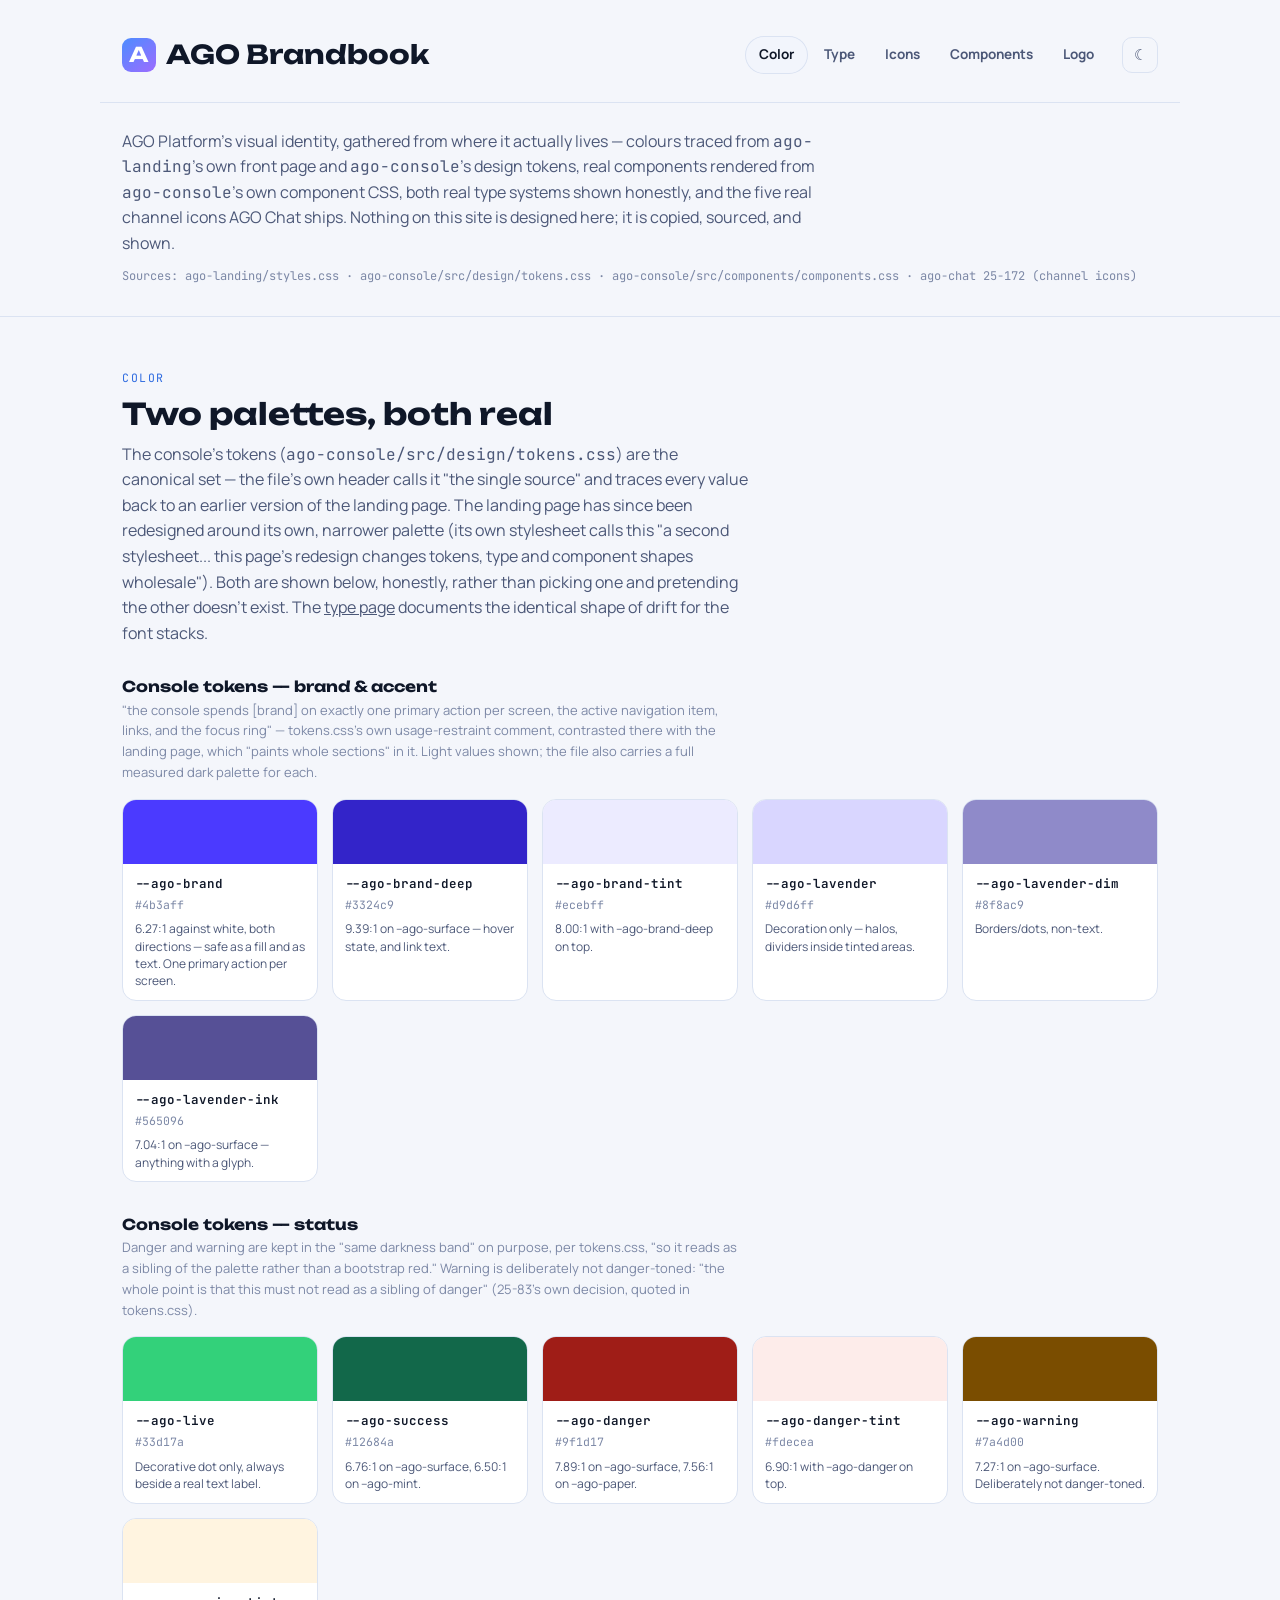
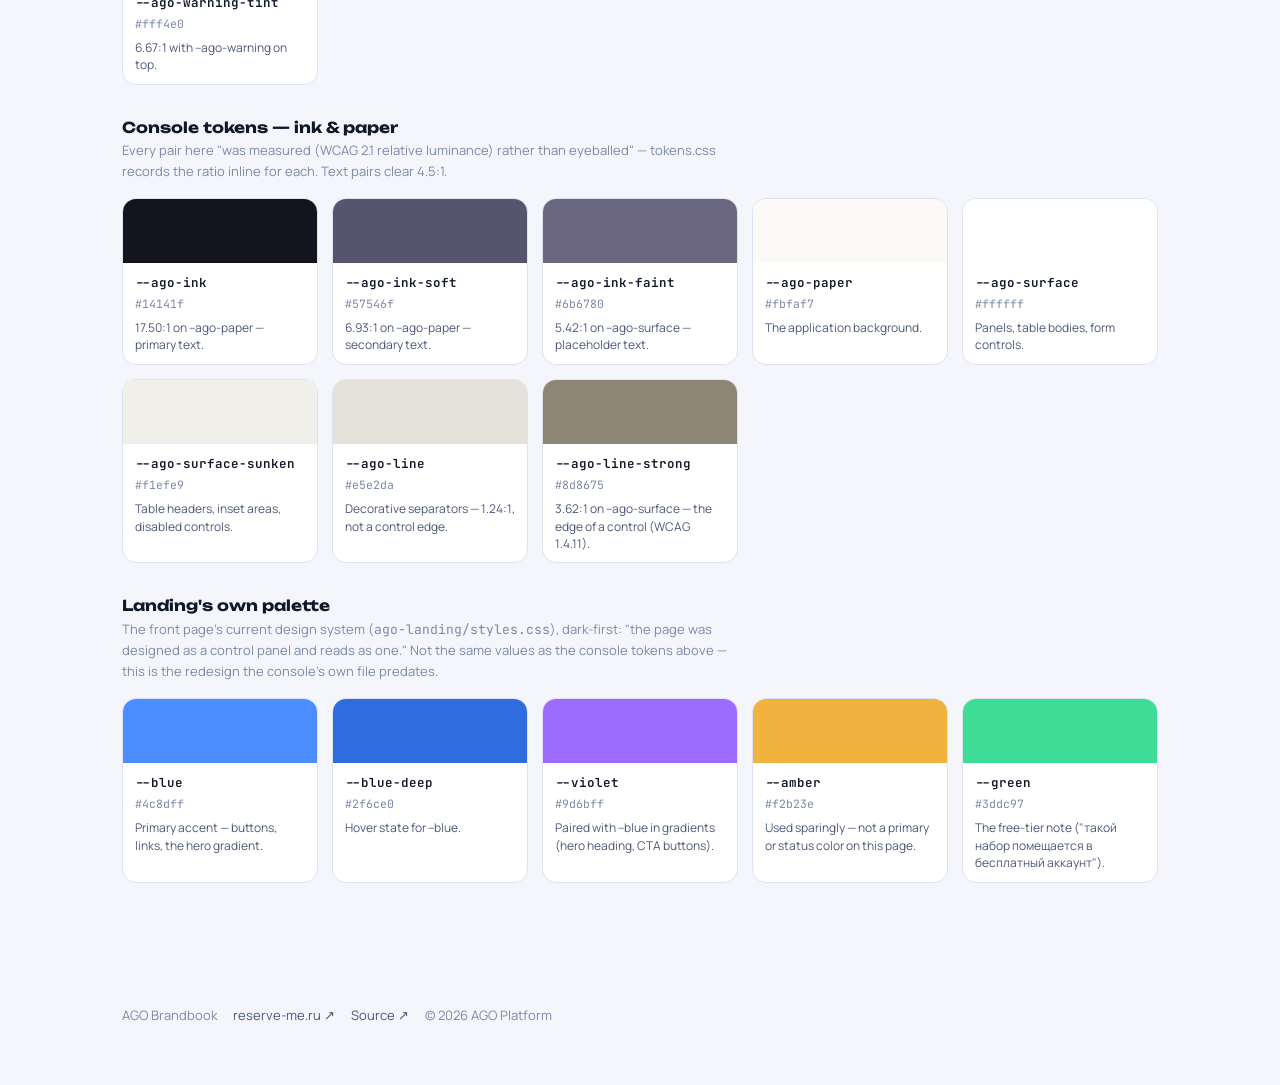
==== commit 316e3220: "chore: unified AGO favicon (Unbounded A mark) Replace the favicon with the canonical AGO mark from t" ====
--- a/index.html
+++ b/index.html
@@ -2,6 +2,7 @@
 <html lang="ru">
 <head>
 <meta charset="utf-8">
+<link rel="icon" type="image/svg+xml" href="favicon.svg">
 <meta name="viewport" content="width=device-width, initial-scale=1">
 <meta name="description" content="AGO Brandbook — цвета, типографика и компоненты AGO Platform в одном месте.">
 <title>AGO Brandbook</title>
--- a/styles.css
+++ b/styles.css
@@ -65,7 +65,9 @@
 
 header.top{padding:34px 0 30px;border-bottom:1px solid var(--line);}
 .wordmark{display:inline-flex;align-items:center;gap:10px;font-family:'Unbounded',sans-serif;font-weight:700;font-size:26px;text-decoration:none;color:inherit;}
-.wordmark .g{width:34px;height:34px;border-radius:9px;background:linear-gradient(140deg,#4c8dff,#9d6bff);display:grid;place-items:center;color:#fff;font-size:17px;}
+/* Glyph +20% over the original 17px, the author's own pick from a side-by-side comparison of five
+   candidates (+10% through +50%) - box/gradient/radius unchanged. */
+.wordmark .g{width:34px;height:34px;border-radius:9px;background:linear-gradient(140deg,#4c8dff,#9d6bff);display:grid;place-items:center;color:#fff;line-height:1;font-size:20.4px;}
 header.top .lede{margin-top:14px;}
 header.top .src{margin-top:10px;font-family:'JetBrains Mono',monospace;font-size:12px;color:var(--ink-faint);}
 
